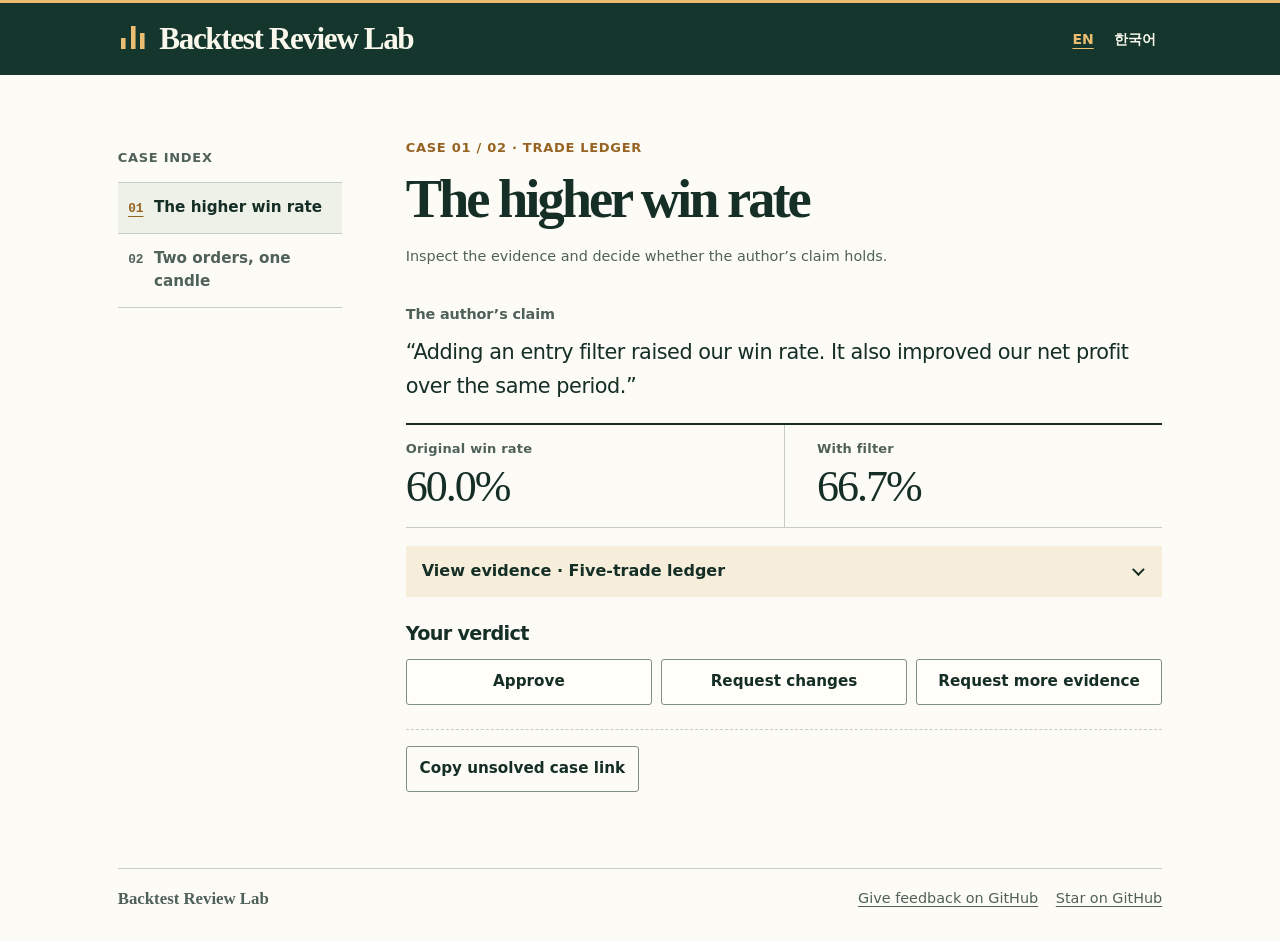
==== docs/index.html @ 8de92b21 "Publish two reproducible backtest review puzzles" ====
<!doctype html>
<html lang="en">
<head>
  <meta charset="utf-8"><meta name="viewport" content="width=device-width,initial-scale=1">
  <meta name="theme-color" content="#163b32">
  <title>Backtest Review Lab · Would you trust this backtest?</title>
  <meta name="description" content="Review two short backtests. Inspect the evidence, make a call, and reproduce the result. Available in English and Korean.">
  <meta property="og:title" content="Backtest Review Lab · Would you trust this backtest?">
  <meta property="og:description" content="Two short quant review puzzles. One decision per case. English and 한국어.">
  <link rel="icon" href="data:image/svg+xml,%3Csvg xmlns='http://www.w3.org/2000/svg' viewBox='0 0 40 40'%3E%3Crect width='40' height='40' rx='8' fill='%23163b32'/%3E%3Cpath d='M9 28V19m9 9V10m9 18V15' stroke='%23e6cb7e' stroke-width='4'/%3E%3C/svg%3E">
  <link rel="stylesheet" href="styles.css">
  <script defer src="cases.js"></script><script defer src="app.js"></script>
</head>
<body>
  <a href="#question" class="skip-link" id="skip">Skip to case</a>
  <header class="masthead"><div class="mast-inner">
    <a class="brand" href="?" id="home"><span class="brand-mark" aria-hidden="true">▥</span> Backtest Review Lab</a>
    <nav class="language" aria-label="Language"><a id="english" lang="en">EN</a><a id="korean" lang="ko">한국어</a></nav>
  </div></header>
  <noscript>Enable JavaScript to open the two reviews. 두 문제를 풀려면 자바스크립트를 켜 주세요.</noscript>
  <div class="shell layout">
    <aside class="case-nav"><h2 class="case-index" id="index-title">Case index</h2><nav id="case-links" aria-labelledby="index-title"></nav></aside>
    <main id="question" tabindex="-1">
      <header class="case-head"><p class="kicker" id="kicker"></p><h1 id="title"></h1><p class="howto" id="instruction"></p></header>
      <section aria-labelledby="claim-title"><div class="section-head"><h2 id="claim-title"></h2></div><blockquote class="claim" id="claim"></blockquote><div class="metrics" id="metrics"></div></section>
      <details class="evidence" id="evidence"><summary id="evidence-title"></summary><div class="evidence-body"><p id="evidence-note"></p><table id="evidence-table"></table></div></details>
      <section class="verdict" aria-labelledby="decision-title"><div class="section-head"><h2 id="decision-title"></h2></div><div class="choices" id="choices"></div></section>
      <section class="result" id="result" aria-labelledby="result-title" hidden tabindex="-1">
        <p class="result-tag" id="result-tag"></p><h2 id="result-title"></h2><p id="reason"></p>
        <details id="python"><summary id="python-title"></summary><pre><code id="check"></code></pre></details>
        <div class="next-step"><a class="action" id="next"></a><button class="action secondary" type="button" id="report"></button></div>
      </section>
      <div class="share-area"><button class="action secondary" id="share" type="button"></button><span class="fine" id="copy-status" role="status"></span>
        <textarea class="shared-url" id="copy-fallback" readonly hidden></textarea></div>
    </main>
  </div>
  <footer class="footer"><span>Backtest Review Lab</span><nav><a id="feedback" href="https://github.com/cynkai/backtest-review-lab/issues/new?template=feedback.yml"></a><a id="source" href="https://github.com/cynkai/backtest-review-lab">GitHub</a></nav></footer>
</body></html>
---- docs/styles.css ----
:root {
  color-scheme: light dark;
  --paper: #fcfbf5;
  --surface: #fffef8;
  --ink: #152e26;
  --muted: #4f6159;
  --rule: #c6cec2;
  --rule-strong: #819083;
  --forest: #14362c;
  --mast-ink: #faf8ec;
  --gold: #966322;
  --mast-gold: #ebbd72;
  --wash: #edf1e8;
  --evidence: #f6eedb;
  --focus: #a75300;
  --serif: "STIX Two Text", "Iowan Old Style", "Palatino Linotype", Georgia, "AppleMyungjo", "Batang", serif;
  --sans: "Inter", -apple-system, BlinkMacSystemFont, "Apple SD Gothic Neo", "Noto Sans KR", "Malgun Gothic", system-ui, sans-serif;
  --mono: "IBM Plex Mono", ui-monospace, "SFMono-Regular", Consolas, monospace;
  --width: 72rem;
  --gutter: clamp(1.125rem, 4.2vw, 4rem);
}

*,
*::before,
*::after { box-sizing: border-box; }

body {
  margin: 0;
  background: var(--paper);
  color: var(--ink);
  font: 1rem/1.65 var(--sans);
  -webkit-font-smoothing: antialiased;
  word-break: keep-all;
  overflow-wrap: anywhere;
}

button,
input,
select { font: inherit; }
button,
summary,
select { cursor: pointer; }

button,
a { -webkit-tap-highlight-color: transparent; }
button { color: inherit; }
a { color: inherit; text-underline-offset: .22em; }
:focus-visible { outline: 3px solid var(--focus); outline-offset: 4px; }
::selection { color: #19271e; background: #f2ce8b; }
[hidden] { display: none !important; }
.sr-only {
  position: absolute;
  width: 1px;
  height: 1px;
  margin: -1px;
  padding: 0;
  overflow: hidden;
  clip-path: inset(50%);
  white-space: nowrap;
}

.skip-link {
  position: absolute;
  z-index: 1;
  inset: .5rem auto auto .65rem;
  padding: .65rem 1rem;
  transform: translateY(calc(-100% - 1rem));
  background: var(--paper);
  color: var(--ink);
}
.skip-link:focus { transform: none; }
.shell.layout { min-height: calc(100svh - 12rem); }
.masthead {
  background: var(--forest);
  color: var(--mast-ink);
  border-top: 3px solid var(--mast-gold);
}
.mast-inner,
.layout,
.footer {
  width: min(100%, var(--width));
  margin-inline: auto;
  padding-inline: var(--gutter);
}
.mast-inner {
  min-height: 4.5rem;
  display: flex;
  align-items: center;
  justify-content: space-between;
  gap: 1rem;
}
.brand {
  display: inline-flex;
  align-items: center;
  gap: .7rem;
  font: 600 clamp(1.375rem, 3vw, 1.95rem)/1.15 var(--serif);
  letter-spacing: -.045em;
  text-decoration: none;
}
.brand-mark {
  display: inline-grid;
  flex: none;
  place-items: center;
  width: 1.9rem;
  height: 1.9rem;
  color: var(--mast-gold);
  font-size: 0;
}
.brand-mark svg { display: block; width: 100%; height: 100%; }
.brand-mark:not(:has(svg))::before {
  content: "";
  width: 1.45rem;
  height: 1.45rem;
  background:
    linear-gradient(currentColor, currentColor) left bottom / 19% 48% no-repeat,
    linear-gradient(currentColor, currentColor) center bottom / 19% 100% no-repeat,
    linear-gradient(currentColor, currentColor) right bottom / 19% 70% no-repeat;
}
.language { display: inline-flex; align-items: center; gap: .2rem; }
.language,
.language button,
.language a,
.language select,
button.language {
  border: 0;
  background: transparent;
  color: var(--mast-ink);
  font: 600 .875rem/1.3 var(--sans);
  text-decoration: none;
}
.language button,
.language a,
.language select,
button.language { display: inline-grid; place-items: center; min-width: 44px; min-height: 44px; padding-inline: .375rem; }
.language [aria-pressed="true"],
.language [aria-current="true"] { color: var(--mast-gold); text-decoration: underline; text-underline-offset: .3em; }
.masthead :focus-visible { outline-color: var(--mast-gold); }

.layout {
  display: grid;
  grid-template-columns: minmax(11.5rem, 14rem) minmax(0, 1fr);
  gap: clamp(2rem, 5vw, 5rem);
  align-items: start;
  padding-block: clamp(2.25rem, 5vw, 4.75rem) 4.75rem;
}
.case-nav { min-width: 0; }
.case-nav h2,
.case-index,
.kicker,
.metric-label,
.result-tag {
  margin: 0;
  color: var(--muted);
  font: 650 .8125rem/1.45 var(--sans);
  letter-spacing: .055em;
  text-transform: uppercase;
}
.case-nav h2,
.case-index { padding: .6rem 0 .9rem; }
.case-nav nav,
.case-nav ul { margin: 0; padding: 0; list-style: none; }
.case-tab {
  width: 100%;
  display: flex;
  align-items: baseline;
  gap: .65rem;
  padding: .85rem .65rem;
  min-height: 44px;
  color: var(--muted);
  background: transparent;
  border: 0;
  border-top: 1px solid var(--rule);
  text-decoration: none;
  text-align: start;
  font: 550 .95rem/1.5 var(--sans);
}
.case-tab:last-child { border-bottom: 1px solid var(--rule); }
.case-tab[aria-current="page"],
.case-tab[aria-pressed="true"] { background: var(--wash); color: var(--ink); font-weight: 750; }
.case-tab[aria-current="page"] .item-no { color: var(--gold); text-decoration: underline; text-underline-offset: .3em; }
.item-no { flex: none; font: 600 .8rem/1.5 var(--mono); }
.howto { margin: 1.25rem 0 0; color: var(--muted); font-size: .9rem; }
.howto p { margin-block: .35rem; }

main { min-width: 0; }
.case-head { padding-bottom: clamp(1.4rem, 3vw, 2.2rem); }
.case-head .howto { margin: .4rem 0 0; }
.kicker { color: var(--gold); }
h1 {
  margin: .65rem 0 .9rem;
  color: var(--ink);
  font: 600 clamp(2.125rem, 4.25vw, 3.5rem)/1.15 var(--serif);
  letter-spacing: -.055em;
  text-wrap: balance;
}
h2 { margin: 0; font: 650 1.2rem/1.35 var(--sans); letter-spacing: -.035em; }
.claim {
  margin: 0;
  max-width: 66ch;
  color: var(--ink);
  font: 400 clamp(1.1rem, 1.8vw, 1.3rem)/1.65 var(--sans);
  letter-spacing: -.022em;
}
.section-head { display: flex; flex-wrap: wrap; gap: .5rem 1.25rem; align-items: baseline; justify-content: space-between; margin-bottom: .65rem; }
.case-head + section > .section-head h2 { color: var(--muted); font: 680 .9rem/1.4 var(--sans); letter-spacing: -.01em; }
.metrics {
  display: grid;
  grid-template-columns: repeat(2, minmax(0, 1fr));
  margin: 1.25rem 0 1.15rem;
  border-top: 2px solid var(--ink);
  border-bottom: 1px solid var(--rule);
}
.metric { padding: .9rem 1rem .95rem 0; }
.metric + .metric { border-left: 1px solid var(--rule); padding-left: clamp(1rem, 4vw, 2rem); }
.metric-label { display: block; letter-spacing: .015em; text-transform: none; }
.metric-value {
  display: block;
  margin: .3rem 0 0;
  font: 500 clamp(1.7rem, 3.8vw, 2.75rem)/1.1 var(--serif);
  font-variant-numeric: lining-nums tabular-nums;
  letter-spacing: -.045em;
}

.evidence { margin-block: 1.15rem; }
.evidence details,
details.evidence { background: var(--evidence); }
.evidence summary,
details.evidence > summary {
  min-height: 48px;
  display: flex;
  align-items: center;
  justify-content: space-between;
  gap: 1rem;
  padding: .75rem 1rem;
  font-weight: 680;
  list-style: none;
}
.evidence summary::-webkit-details-marker { display: none; }
.evidence summary::after {
  content: "";
  width: .55rem;
  height: .55rem;
  margin-inline-end: .2rem;
  border-right: 2px solid currentColor;
  border-bottom: 2px solid currentColor;
  transform: translateY(-2px) rotate(45deg);
  flex: none;
}
.evidence details[open] > summary::after,
details.evidence[open] > summary::after { transform: translateY(2px) rotate(225deg); }
.evidence-body { padding: .25rem 1rem 1rem; }
.evidence-body p { margin: .4rem 0 .75rem; }
table { width: 100%; border-collapse: collapse; font-size: .95rem; font-variant-numeric: tabular-nums; }
th, td { padding: .45rem .4rem; border-bottom: 1px solid var(--rule); text-align: end; }
th:first-child, td:first-child { text-align: start; }
th { color: var(--muted); font-weight: 650; }

.verdict { margin-top: 1.5rem; }
.verdict .section-head { margin-bottom: .75rem; }
.choices { display: grid; grid-template-columns: repeat(3, minmax(0, 1fr)); gap: .55rem; }
.choice,
.action,
.next-step button,
.next-step a {
  display: inline-flex;
  justify-content: center;
  align-items: center;
  gap: .5rem;
  min-height: 46px;
  border: 1px solid var(--rule-strong);
  border-radius: 3px;
  padding: .6rem .8rem;
  background: var(--surface);
  color: var(--ink);
  text-align: center;
  text-decoration: none;
  font: 650 .95rem/1.4 var(--sans);
}
.choice[aria-pressed="true"],
.choice[aria-checked="true"],
.choice.selected,
.action,
.next-step button,
.next-step a { background: var(--forest); color: var(--mast-ink); border-color: var(--forest); }
.action.secondary { background: transparent; color: var(--ink); border-color: var(--rule-strong); }
.choice:disabled, .action:disabled { cursor: default; }
.choice:disabled:not([aria-pressed="true"]) { color: var(--muted); }
.result {
  margin-top: 1.1rem;
  padding: clamp(1rem, 3.2vw, 1.65rem);
  background: var(--wash);
  border-top: 2px solid var(--rule-strong);
}
.result-tag { display: inline-block; margin-bottom: .4rem; color: var(--muted); }
.result h2, .result h3 { margin: .25rem 0 .45rem; letter-spacing: -.035em; }
.result p { margin: .45rem 0 .85rem; }
.result p:last-child { margin-bottom: 0; }
.result summary { min-height: 44px; padding-block: .6rem; font-weight: 650; }
pre {
  max-width: 100%;
  margin: .5rem 0;
  overflow-x: auto;
  padding: .85rem 1rem;
  background: var(--forest);
  color: var(--mast-ink);
  tab-size: 4;
}
code { font: .875rem/1.55 var(--mono); }
.share-area, .next-step { display: flex; gap: .65rem; flex-wrap: wrap; align-items: center; margin-top: 1rem; }
.share-area { margin-top: 1.5rem; padding-top: 1rem; border-top: 1px dashed var(--rule); }
.shared-url { width: 100%; min-height: 44px; padding: .55rem .7rem; border: 1px solid var(--rule-strong); background: var(--surface); color: var(--ink); font: .9rem/1.5 var(--mono); }
.fine { font-size: .875rem; color: var(--muted); }
.footer {
  display: flex;
  gap: .5rem 1.5rem;
  align-items: center;
  justify-content: space-between;
  flex-wrap: wrap;
  padding-bottom: 1.25rem;
  color: var(--muted);
  font-size: .9rem;
}
.footer::before { content: ""; flex-basis: 100%; border-top: 1px solid var(--rule); }
.footer > span { font: 600 1.05rem/1.4 var(--serif); }
.footer nav { display: flex; flex-wrap: wrap; gap: .25rem 1.1rem; }
.footer a { display: inline-flex; align-items: center; min-height: 44px; }
.footer p { margin: 0; }

@media (hover: hover) {
  .case-tab:hover, .choice:not(:disabled):hover, .action.secondary:hover { background: var(--wash); color: var(--ink); }
  .evidence summary:hover { text-decoration: underline; text-underline-offset: .22em; }
  .action:hover, .next-step a:hover, .next-step button:hover { text-decoration: underline; }
}

@media (max-width: 47rem) {
  .layout { grid-template-columns: minmax(0, 1fr); gap: 1.6rem; padding-block: 1.25rem 3rem; }
  .mast-inner { min-height: 3.75rem; }
  .case-nav { display: flex; flex-wrap: wrap; gap: 0; align-items: stretch; }
  .case-nav h2, .case-index { flex: 0 0 100%; padding: 0 0 .4rem; }
  .case-nav nav, .case-nav ul { width: 100%; display: flex; align-items: stretch; }
  .case-nav nav:has(ul) { display: block; }
  .case-nav li, .case-tab { min-width: 0; flex: 1 1 0; }
  .case-tab, .case-tab:last-child { height: 100%; border: 0; border-bottom: 1px solid var(--rule); padding: .65rem .5rem; gap: .4rem; }
  .case-tab[aria-current="page"] { border-bottom: 2px solid var(--ink); }
  .case-nav .howto { flex: 0 0 100%; margin-top: .55rem; }
  .case-head { padding-bottom: 1.35rem; }
}

@media (max-width: 25rem) {
  .choices { grid-template-columns: minmax(0, 1fr); }
  .choice { justify-content: flex-start; }
  .case-nav .item-no { font-size: .72rem; }
}

@media (prefers-color-scheme: dark) {
  :root {
    --paper: #14221e;
    --surface: #1b2b25;
    --ink: #f2f2e5;
    --muted: #bdcabc;
    --rule: #4a5b4f;
    --rule-strong: #859587;
    --forest: #0a1c16;
    --gold: #e4b975;
    --wash: #26392e;
    --evidence: #342e20;
    --focus: #ffca74;
  }
  .action, .next-step button, .next-step a, .choice[aria-pressed="true"] { border-color: var(--rule-strong); }
}

@media (prefers-reduced-motion: reduce) {
  *, *::before, *::after { scroll-behavior: auto !important; }
}
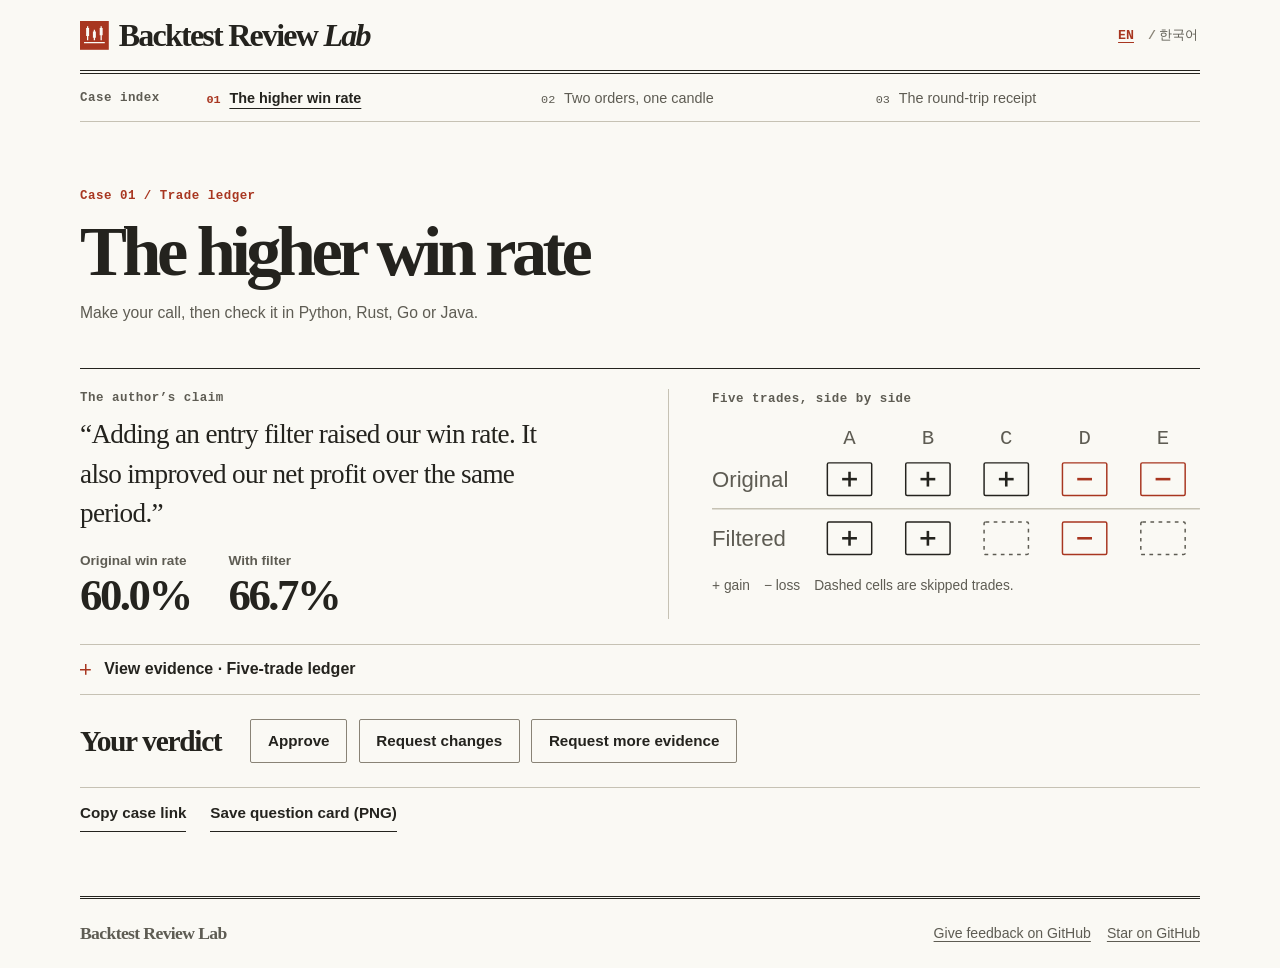
==== commit 2f7349c0: "Present the evidence as a trading journal with shareable question cards" ====
--- a/docs/index.html
+++ b/docs/index.html
@@ -1,38 +1,106 @@
 <!doctype html>
 <html lang="en">
 <head>
-  <meta charset="utf-8"><meta name="viewport" content="width=device-width,initial-scale=1">
-  <meta name="theme-color" content="#163b32">
+  <meta charset="utf-8">
+  <meta name="viewport" content="width=device-width,initial-scale=1">
+  <meta name="theme-color" content="#faf9f4" media="(prefers-color-scheme: light)">
+  <meta name="theme-color" content="#1d1d1a" media="(prefers-color-scheme: dark)">
   <title>Backtest Review Lab · Would you trust this backtest?</title>
-  <meta name="description" content="Review two short backtests. Inspect the evidence, make a call, and reproduce the result. Available in English and Korean.">
-  <meta property="og:title" content="Backtest Review Lab · Would you trust this backtest?">
-  <meta property="og:description" content="Two short quant review puzzles. One decision per case. English and 한국어.">
-  <link rel="icon" href="data:image/svg+xml,%3Csvg xmlns='http://www.w3.org/2000/svg' viewBox='0 0 40 40'%3E%3Crect width='40' height='40' rx='8' fill='%23163b32'/%3E%3Cpath d='M9 28V19m9 9V10m9 18V15' stroke='%23e6cb7e' stroke-width='4'/%3E%3C/svg%3E">
+  <meta name="description" content="Read a backtest claim, inspect the trade record, and deliver a verdict. Reproduce the evidence in Python, Rust, Go, or Java.">
+  <meta property="og:title" content="Backtest Review Lab">
+  <meta property="og:description" content="Which backtest would you approve? Read the record, give a verdict, and pass the unsolved case to a colleague.">
+  <meta property="og:image" content="https://cynkai.github.io/backtest-review-lab/cards/cover.png">
+  <meta property="og:image:width" content="1200">
+  <meta property="og:image:height" content="630">
+  <meta property="og:image:alt" content="Backtest Review Lab, a collection of short reviews of trading evidence">
+  <meta name="twitter:card" content="summary_large_image">
+  <link rel="icon" href="data:image/svg+xml,%3Csvg xmlns='http://www.w3.org/2000/svg' viewBox='0 0 40 40'%3E%3Crect width='40' height='40' fill='%23a83620'/%3E%3Cpath d='M6 28h28M11 8v16m8-10v11m8-16v16' stroke='%23faf9f4' stroke-width='2'/%3E%3Cpath d='M11 12v6m8 0v4m8-9v5' stroke='%23faf9f4' stroke-width='5'/%3E%3C/svg%3E">
   <link rel="stylesheet" href="styles.css">
-  <script defer src="cases.js"></script><script defer src="app.js"></script>
+  <script defer src="cases.js"></script>
+  <script defer src="exhibits.js"></script>
+  <script defer src="check-sources.js"></script>
+  <script defer src="app.js"></script>
 </head>
 <body>
-  <a href="#question" class="skip-link" id="skip">Skip to case</a>
-  <header class="masthead"><div class="mast-inner">
-    <a class="brand" href="?" id="home"><span class="brand-mark" aria-hidden="true">▥</span> Backtest Review Lab</a>
-    <nav class="language" aria-label="Language"><a id="english" lang="en">EN</a><a id="korean" lang="ko">한국어</a></nav>
-  </div></header>
-  <noscript>Enable JavaScript to open the two reviews. 두 문제를 풀려면 자바스크립트를 켜 주세요.</noscript>
-  <div class="shell layout">
-    <aside class="case-nav"><h2 class="case-index" id="index-title">Case index</h2><nav id="case-links" aria-labelledby="index-title"></nav></aside>
+  <a class="skip-link" id="skip" href="#question">Skip to case</a>
+  <header class="masthead">
+    <div class="mast-inner">
+      <a class="brand" id="home" href="?">
+        <svg class="brand-mark" aria-hidden="true" viewBox="0 0 34 34" fill="none" stroke="currentColor">
+          <rect width="34" height="34" fill="currentColor" stroke="none"/>
+          <g stroke="var(--paper)" stroke-linecap="square">
+            <path d="M5.5 25.5h23M9 7v15m8-11v11m8-15v15" stroke-width="1.5"/>
+            <path d="M9 10v6m8-2v4m8-8v5" stroke-width="3.5"/>
+          </g>
+        </svg>
+        <span>Backtest Review <i>Lab</i></span>
+      </a>
+      <nav class="language" aria-label="Language">
+        <a id="english" lang="en">EN</a><span aria-hidden="true">/</span><a id="korean" lang="ko">한국어</a>
+      </nav>
+    </div>
+  </header>
+  <noscript>Enable JavaScript to open the reviews. 문제를 풀려면 자바스크립트를 켜 주세요.</noscript>
+  <div class="shell">
+    <aside class="case-nav">
+      <h2 class="case-index" id="index-title">Case index</h2>
+      <nav id="case-links" aria-labelledby="index-title"></nav>
+    </aside>
     <main id="question" tabindex="-1">
-      <header class="case-head"><p class="kicker" id="kicker"></p><h1 id="title"></h1><p class="howto" id="instruction"></p></header>
-      <section aria-labelledby="claim-title"><div class="section-head"><h2 id="claim-title"></h2></div><blockquote class="claim" id="claim"></blockquote><div class="metrics" id="metrics"></div></section>
-      <details class="evidence" id="evidence"><summary id="evidence-title"></summary><div class="evidence-body"><p id="evidence-note"></p><table id="evidence-table"></table></div></details>
-      <section class="verdict" aria-labelledby="decision-title"><div class="section-head"><h2 id="decision-title"></h2></div><div class="choices" id="choices"></div></section>
-      <section class="result" id="result" aria-labelledby="result-title" hidden tabindex="-1">
-        <p class="result-tag" id="result-tag"></p><h2 id="result-title"></h2><p id="reason"></p>
-        <details id="python"><summary id="python-title"></summary><pre><code id="check"></code></pre></details>
-        <div class="next-step"><a class="action" id="next"></a><button class="action secondary" type="button" id="report"></button></div>
+      <header class="case-head">
+        <p class="kicker" id="kicker"></p>
+        <h1 id="title"></h1>
+        <p class="howto" id="instruction"></p>
+      </header>
+      <div class="spread">
+        <section class="claim-panel" aria-labelledby="claim-title">
+          <h2 class="section-label" id="claim-title"></h2>
+          <blockquote class="claim" id="claim"></blockquote>
+          <div class="metrics" id="metrics"></div>
+        </section>
+        <figure class="exhibit" id="exhibit"></figure>
+      </div>
+      <details class="evidence" id="evidence">
+        <summary id="evidence-title"></summary>
+        <div class="evidence-body"><p id="evidence-note"></p><table id="evidence-table"></table></div>
+      </details>
+      <section class="verdict" aria-labelledby="decision-title">
+        <h2 id="decision-title"></h2>
+        <div class="choices" id="choices"></div>
       </section>
-      <div class="share-area"><button class="action secondary" id="share" type="button"></button><span class="fine" id="copy-status" role="status"></span>
-        <textarea class="shared-url" id="copy-fallback" readonly hidden></textarea></div>
+      <section class="result" id="result" aria-labelledby="result-title" tabindex="-1" hidden>
+        <p class="result-tag" id="result-tag"></p>
+        <h2 id="result-title"></h2>
+        <p id="reason"></p>
+        <details id="python">
+          <summary id="python-title"></summary>
+          <div class="code-tools">
+            <label for="check-language" id="check-label"></label>
+            <select id="check-language">
+              <option value="python">Python</option>
+              <option value="rust">Rust</option>
+              <option value="go">Go</option>
+              <option value="java">Java</option>
+            </select>
+            <a id="check-source" class="source-link"></a>
+          </div>
+          <pre><code id="check"></code></pre>
+          <p class="run-line"><code id="check-command"></code></p>
+          <span id="code-status" role="status"></span>
+        </details>
+        <div class="next-step">
+          <a class="action" id="next"></a>
+          <button class="action secondary" type="button" id="report"></button>
+        </div>
+      </section>
+      <div class="share-area">
+        <button class="action secondary" id="share" type="button"></button>
+        <a class="action secondary" id="share-card" download></a>
+        <span class="fine" id="copy-status" role="status"></span>
+        <textarea class="shared-url" id="copy-fallback" readonly hidden></textarea>
+      </div>
     </main>
   </div>
   <footer class="footer"><span>Backtest Review Lab</span><nav><a id="feedback" href="https://github.com/cynkai/backtest-review-lab/issues/new?template=feedback.yml"></a><a id="source" href="https://github.com/cynkai/backtest-review-lab">GitHub</a></nav></footer>
-</body></html>
+</body>
+</html>
--- a/docs/styles.css
+++ b/docs/styles.css
@@ -1,374 +1,192 @@
 :root {
   color-scheme: light dark;
-  --paper: #fcfbf5;
-  --surface: #fffef8;
-  --ink: #152e26;
-  --muted: #4f6159;
-  --rule: #c6cec2;
-  --rule-strong: #819083;
-  --forest: #14362c;
-  --mast-ink: #faf8ec;
-  --gold: #966322;
-  --mast-gold: #ebbd72;
-  --wash: #edf1e8;
-  --evidence: #f6eedb;
-  --focus: #a75300;
+  --paper: #faf9f4;
+  --sheet: #f2f0e7;
+  --ink: #24231e;
+  --muted: #5e5c53;
+  --rule: #c6c2b4;
+  --strong-rule: #898376;
+  --accent: #a83620;
+  --accent-ink: #fffaf2;
+  --code-paper: #282823;
+  --code-ink: #fbf9f0;
   --serif: "STIX Two Text", "Iowan Old Style", "Palatino Linotype", Georgia, "AppleMyungjo", "Batang", serif;
-  --sans: "Inter", -apple-system, BlinkMacSystemFont, "Apple SD Gothic Neo", "Noto Sans KR", "Malgun Gothic", system-ui, sans-serif;
+  --sans: "Instrument Sans", -apple-system, BlinkMacSystemFont, "Segoe UI", "Apple SD Gothic Neo", "Noto Sans KR", "Malgun Gothic", sans-serif;
   --mono: "IBM Plex Mono", ui-monospace, "SFMono-Regular", Consolas, monospace;
-  --width: 72rem;
-  --gutter: clamp(1.125rem, 4.2vw, 4rem);
+  --page: 70rem;
+  --gutter: clamp(1rem, 5vw, 5rem);
 }
-
-*,
-*::before,
-*::after { box-sizing: border-box; }
-
+* { box-sizing: border-box; }
 body {
   margin: 0;
+  color: var(--ink);
   background: var(--paper);
-  color: var(--ink);
-  font: 1rem/1.65 var(--sans);
-  -webkit-font-smoothing: antialiased;
+  font: 1rem/1.55 var(--sans);
   word-break: keep-all;
   overflow-wrap: anywhere;
+  -webkit-font-smoothing: antialiased;
 }
-
-button,
-input,
-select { font: inherit; }
-button,
-summary,
-select { cursor: pointer; }
-
-button,
-a { -webkit-tap-highlight-color: transparent; }
-button { color: inherit; }
-a { color: inherit; text-underline-offset: .22em; }
-:focus-visible { outline: 3px solid var(--focus); outline-offset: 4px; }
-::selection { color: #19271e; background: #f2ce8b; }
+body, button, select, textarea { font-family: var(--sans); }
+button, select, textarea { font-size: inherit; color: inherit; }
+button, select, summary { cursor: pointer; }
+button, a, summary { -webkit-tap-highlight-color: transparent; }
+a { color: inherit; text-underline-offset: .2em; text-decoration-thickness: 1px; }
+button:disabled { cursor: default; }
+:focus-visible { outline: 2px solid var(--accent); outline-offset: 4px; }
+::selection { color: var(--accent-ink); background: var(--accent); }
 [hidden] { display: none !important; }
-.sr-only {
-  position: absolute;
-  width: 1px;
-  height: 1px;
-  margin: -1px;
-  padding: 0;
-  overflow: hidden;
-  clip-path: inset(50%);
-  white-space: nowrap;
-}
-
+h1, h2, p, blockquote, figure, pre { margin: 0; }
 .skip-link {
-  position: absolute;
-  z-index: 1;
-  inset: .5rem auto auto .65rem;
-  padding: .65rem 1rem;
-  transform: translateY(calc(-100% - 1rem));
-  background: var(--paper);
-  color: var(--ink);
+  position: absolute; top: .5rem; left: .5rem; z-index: 2; padding: .55rem 1rem;
+  background: var(--ink); color: var(--paper); transform: translateY(-180%);
 }
 .skip-link:focus { transform: none; }
-.shell.layout { min-height: calc(100svh - 12rem); }
-.masthead {
-  background: var(--forest);
-  color: var(--mast-ink);
-  border-top: 3px solid var(--mast-gold);
+.masthead, .shell, .footer {
+  width: min(calc(100% - var(--gutter) * 2), var(--page));
+  margin-inline: auto;
 }
-.mast-inner,
-.layout,
-.footer {
-  width: min(100%, var(--width));
-  margin-inline: auto;
-  padding-inline: var(--gutter);
+.masthead { border-bottom: 4px double var(--ink); }
+.mast-inner, .footer { display: flex; align-items: center; justify-content: space-between; gap: 1rem; }
+.mast-inner { min-height: 4.4rem; }
+.brand {
+  display: inline-flex; align-items: center; gap: .62rem; color: var(--ink);
+  text-decoration: none; font: 700 clamp(1.45rem, 2.5vw, 2.2rem)/1 var(--serif);
+  letter-spacing: -.055em;
 }
-.mast-inner {
-  min-height: 4.5rem;
-  display: flex;
-  align-items: center;
-  justify-content: space-between;
-  gap: 1rem;
+.brand-mark { width: 1.8rem; height: 1.8rem; flex: none; color: var(--accent); }
+.language { display: flex; flex: none; align-items: center; gap: 0; white-space: nowrap; }
+.language a, .language span { font: 550 .83rem/1 var(--mono); }
+.language a { display: grid; place-items: center; min-width: 2.75rem; min-height: 2.75rem; text-decoration: none; color: var(--muted); }
+.language span { color: var(--strong-rule); }
+.language a[aria-current="true"] { color: var(--accent); font-weight: 750; text-decoration: underline; }
+.case-nav { display: grid; grid-template-columns: 7.25rem 1fr; align-items: stretch; border-bottom: 1px solid var(--rule); }
+.case-index, .kicker, .section-label, .exhibit-title, .result-tag {
+  font: 600 .78rem/1.45 var(--mono); letter-spacing: .04em;
 }
-.brand {
-  display: inline-flex;
-  align-items: center;
-  gap: .7rem;
-  font: 600 clamp(1.375rem, 3vw, 1.95rem)/1.15 var(--serif);
-  letter-spacing: -.045em;
-  text-decoration: none;
+.case-index { display: flex; align-items: center; margin: 0; color: var(--muted); }
+#case-links { display: grid; grid-template-columns: repeat(3, minmax(0,1fr)); }
+.case-tab {
+  display: flex; align-items: baseline; gap: .55rem; min-width: 0; min-height: 2.8rem; padding: .82rem .65rem;
+  color: var(--muted); text-decoration: none; font: 520 .9rem/1.4 var(--sans);
 }
-.brand-mark {
-  display: inline-grid;
-  flex: none;
-  place-items: center;
-  width: 1.9rem;
-  height: 1.9rem;
-  color: var(--mast-gold);
-  font-size: 0;
+.case-tab .item-no { flex: none; color: var(--muted); font: 500 .74rem/1 var(--mono); font-variant-numeric: tabular-nums; }
+.case-tab[aria-current="page"] { color: var(--ink); font-weight: 720; }
+.case-tab[aria-current="page"] .item-no { color: var(--accent); font-weight: 750; }
+.case-tab[aria-current="page"] span:last-child { text-decoration: underline; text-underline-offset: .33em; }
+main { margin: 0 auto; padding-bottom: clamp(2.8rem, 5vw, 5rem); }
+main:focus:not(:focus-visible), .result:focus:not(:focus-visible) { outline: 0; }
+.case-head { padding: clamp(2.2rem, 5.1vw, 4.1rem) 0 clamp(1.5rem, 3.3vw, 2.65rem); }
+.kicker { color: var(--accent); }
+h1 {
+  margin: .5rem 0 .65rem; font: 580 clamp(2.7rem, 5.5vw, 5rem)/1.1 var(--serif);
+  letter-spacing: -.065em; text-wrap: balance;
 }
-.brand-mark svg { display: block; width: 100%; height: 100%; }
-.brand-mark:not(:has(svg))::before {
-  content: "";
-  width: 1.45rem;
-  height: 1.45rem;
-  background:
-    linear-gradient(currentColor, currentColor) left bottom / 19% 48% no-repeat,
-    linear-gradient(currentColor, currentColor) center bottom / 19% 100% no-repeat,
-    linear-gradient(currentColor, currentColor) right bottom / 19% 70% no-repeat;
+.howto, .fine, .exhibit-note { color: var(--muted); }
+.howto { max-width: 66ch; font-size: .98rem; }
+.spread {
+  display: grid; grid-template-columns: minmax(0, 1fr) minmax(0, 1fr);
+  gap: clamp(1.8rem,4.3vw,4rem); align-items: stretch;
+  padding: 1.25rem 0 1.55rem; border-top: 1px solid var(--ink);
 }
-.language { display: inline-flex; align-items: center; gap: .2rem; }
-.language,
-.language button,
-.language a,
-.language select,
-button.language {
-  border: 0;
-  background: transparent;
-  color: var(--mast-ink);
-  font: 600 .875rem/1.3 var(--sans);
-  text-decoration: none;
+.claim-panel { display: flex; min-width: 0; flex-direction: column; }
+.section-label, .exhibit-title { color: var(--muted); }
+.claim {
+  margin: .55rem 0 1.15rem; max-width: 35ch;
+  font: 480 clamp(1.24rem, 2.15vw, 1.7rem)/1.45 var(--serif); letter-spacing: -.025em;
 }
-.language button,
-.language a,
-.language select,
-button.language { display: inline-grid; place-items: center; min-width: 44px; min-height: 44px; padding-inline: .375rem; }
-.language [aria-pressed="true"],
-.language [aria-current="true"] { color: var(--mast-gold); text-decoration: underline; text-underline-offset: .3em; }
-.masthead :focus-visible { outline-color: var(--mast-gold); }
-
-.layout {
-  display: grid;
-  grid-template-columns: minmax(11.5rem, 14rem) minmax(0, 1fr);
-  gap: clamp(2rem, 5vw, 5rem);
-  align-items: start;
-  padding-block: clamp(2.25rem, 5vw, 4.75rem) 4.75rem;
+.metrics { margin-top: auto; display: flex; flex-wrap: wrap; gap: 1rem 2.35rem; min-width: 0; }
+.metric { display: grid; align-content: end; gap: .1rem; }
+.metric-label { color: var(--muted); font: 550 .85rem/1.35 var(--sans); }
+.metric-value { font: 560 clamp(1.9rem,3.5vw,3rem)/1.05 var(--serif); letter-spacing: -.055em; font-variant-numeric: tabular-nums lining-nums; }
+.exhibit { min-width: 0; padding: .1rem 0 .1rem clamp(1.4rem,3.4vw,3rem); border-left: 1px solid var(--rule); }
+.exhibit-title { display: block; margin-bottom: .72rem; }
+.exhibit-plot { min-width: 0; }
+.exhibit-plot svg { width: 100%; height: auto; display: block; max-height: 10rem; }
+.exhibit-note { max-width: 66ch; margin: .55rem 0 0; font-size: .86rem; line-height: 1.5; }
+table { width: 100%; border-collapse: collapse; font-size: .95rem; font-variant-numeric: tabular-nums; }
+th, td { padding: .45rem .55rem; border-bottom: 1px solid var(--rule); text-align: end; }
+th:first-child,td:first-child { text-align: start; }
+th { color: var(--muted); font-weight: 600; }
+td { font-family: var(--mono); font-size: .9rem; }
+.fee-ticket td, .fee-ticket th { padding: .32rem .15rem; }
+.fee-ticket tr:first-child > * { border-top: 1px solid var(--rule); }
+.evidence { border-block: 1px solid var(--rule); }
+summary { display: flex; align-items: center; min-height: 3.1rem; gap: .85rem; list-style: none; font-weight: 660; }
+summary::-webkit-details-marker { display: none; }
+summary::before {
+  content: ""; flex: none; width: .66rem; height: .66rem; color: var(--accent);
+  background: linear-gradient(currentColor,currentColor) center / 100% 1.5px no-repeat,
+              linear-gradient(currentColor,currentColor) center / 1.5px 100% no-repeat;
 }
-.case-nav { min-width: 0; }
-.case-nav h2,
-.case-index,
-.kicker,
-.metric-label,
-.result-tag {
-  margin: 0;
-  color: var(--muted);
-  font: 650 .8125rem/1.45 var(--sans);
-  letter-spacing: .055em;
-  text-transform: uppercase;
+details[open] > summary::before { background-size: 100% 1.5px, 0 0; }
+.evidence-body { padding: .1rem 0 1.25rem clamp(0rem,2vw,1.5rem); }
+.evidence-body p { font-size: .95rem; color: var(--muted); margin-bottom: .65rem; max-width: 78ch; }
+.verdict { display: flex; align-items: center; flex-wrap: wrap; gap: .8rem 1.8rem; padding-block: 1.45rem; }
+.verdict h2, .result h2 { font: 620 clamp(1.35rem,2.3vw,1.85rem)/1.3 var(--serif); letter-spacing: -.045em; }
+.choices, .next-step, .share-area, .code-tools { display: flex; flex-wrap: wrap; align-items: center; gap: .45rem .7rem; }
+.choice, .action, select {
+  color: var(--ink); background: transparent; border: 1px solid var(--strong-rule); border-radius: 2px;
+  font: 620 .95rem/1.4 var(--sans);
 }
-.case-nav h2,
-.case-index { padding: .6rem 0 .9rem; }
-.case-nav nav,
-.case-nav ul { margin: 0; padding: 0; list-style: none; }
-.case-tab {
-  width: 100%;
-  display: flex;
-  align-items: baseline;
-  gap: .65rem;
-  padding: .85rem .65rem;
-  min-height: 44px;
-  color: var(--muted);
-  background: transparent;
-  border: 0;
-  border-top: 1px solid var(--rule);
-  text-decoration: none;
-  text-align: start;
-  font: 550 .95rem/1.5 var(--sans);
+.choice, .action { min-height: 2.8rem; padding: .56rem 1.05rem; display: inline-flex; align-items: center; justify-content: center; }
+.choice[aria-pressed="true"], .action:not(.secondary) { background: var(--ink); color: var(--paper); border-color: var(--ink); }
+.action { text-decoration: none; }
+.action.secondary { border: 0; border-bottom: 1px solid currentColor; border-radius: 0; min-height: 2.5rem; padding: .45rem 0 .24rem; }
+.result { padding: clamp(1.05rem,3vw,2.1rem); background: var(--sheet); border-block: 1px solid var(--ink); }
+.result-tag { color: var(--accent); }
+.result h2 { margin: .35rem 0 .5rem; }
+#reason { max-width: 76ch; }
+#python { margin-top: 1.05rem; border-block: 1px solid var(--rule); }
+.code-tools { margin: .2rem 0 .65rem; font-size: .9rem; }
+.code-tools label { color: var(--muted); }
+select { min-height: 2.75rem; padding: .3rem .6rem; background: var(--paper); }
+.source-link { display: inline-flex; align-items: center; min-height: 2.75rem; }
+pre { max-width: 100%; max-height: 26rem; overflow: auto; padding: 1rem; color: var(--code-ink); background: var(--code-paper); tab-size: 4; }
+code { font: .86rem/1.55 var(--mono); }
+.run-line { margin: .6rem 0 .75rem; overflow-wrap: anywhere; }
+#code-status { color: var(--muted); }
+.next-step { padding-top: 1rem; gap: .65rem 1.2rem; }
+.share-area { border-top: 1px solid var(--rule); gap: .35rem 1.5rem; padding-top: .25rem; }
+.result:not([hidden]) + .share-area { margin-top: 1rem; }
+.fine { font-size: .85rem; }
+.shared-url { flex-basis: 100%; min-height: 3.3rem; border: 1px solid var(--rule); padding: .4rem; color: var(--ink); background: var(--paper); font: .9rem/1.4 var(--mono); }
+.footer { border-top: 3px double var(--ink); min-height: 4.5rem; padding-block: .8rem; color: var(--muted); font-size: .88rem; }
+.footer > span { font: 620 1.1rem/1.2 var(--serif); letter-spacing: -.035em; }
+.footer nav { display: flex; flex-wrap: wrap; align-items: center; gap: .3rem 1rem; }
+.footer a { display: inline-flex; align-items: center; min-height: 2.75rem; }
+noscript { display: block; margin: 1rem var(--gutter); }
+@media (hover:hover) {
+  .language a:hover, .case-tab:hover, summary:hover, .action.secondary:hover, .source-link:hover, .footer a:hover { color: var(--accent); }
+  .choice:enabled:hover { background: var(--sheet); border-color: var(--ink); }
+  .action:not(.secondary):hover { text-decoration: underline; }
 }
-.case-tab:last-child { border-bottom: 1px solid var(--rule); }
-.case-tab[aria-current="page"],
-.case-tab[aria-pressed="true"] { background: var(--wash); color: var(--ink); font-weight: 750; }
-.case-tab[aria-current="page"] .item-no { color: var(--gold); text-decoration: underline; text-underline-offset: .3em; }
-.item-no { flex: none; font: 600 .8rem/1.5 var(--mono); }
-.howto { margin: 1.25rem 0 0; color: var(--muted); font-size: .9rem; }
-.howto p { margin-block: .35rem; }
-
-main { min-width: 0; }
-.case-head { padding-bottom: clamp(1.4rem, 3vw, 2.2rem); }
-.case-head .howto { margin: .4rem 0 0; }
-.kicker { color: var(--gold); }
-h1 {
-  margin: .65rem 0 .9rem;
-  color: var(--ink);
-  font: 600 clamp(2.125rem, 4.25vw, 3.5rem)/1.15 var(--serif);
-  letter-spacing: -.055em;
-  text-wrap: balance;
+@media (max-width: 48rem) {
+  .case-nav { grid-template-columns: 1fr; padding-top: .65rem; }
+  .case-index { font-size: .75rem; }
+  .case-tab { padding: .52rem .55rem .65rem 0; gap: .35rem; }
+  .spread { gap: 1.2rem; }
+  .exhibit { padding-left: 1.2rem; }
+  .verdict { align-items: start; flex-direction: column; }
 }
-h2 { margin: 0; font: 650 1.2rem/1.35 var(--sans); letter-spacing: -.035em; }
-.claim {
-  margin: 0;
-  max-width: 66ch;
-  color: var(--ink);
-  font: 400 clamp(1.1rem, 1.8vw, 1.3rem)/1.65 var(--sans);
-  letter-spacing: -.022em;
+@media (max-width: 38rem) {
+  .mast-inner { min-height: 3.6rem; gap: .4rem; }
+  .brand { font-size: clamp(1.04rem,5vw,1.6rem); gap: .35rem; white-space: nowrap; }
+  .brand-mark { width: 1.35rem; height: 1.35rem; }
+  .case-tab { align-items: start; flex-direction: column; gap: .22rem; font-size: .83rem; }
+  .case-tab .item-no { font-size: .71rem; }
+  .case-head { padding: 1.6rem 0 1.22rem; }
+  h1 { font-size: clamp(2.1rem,8vw,2.85rem); }
+  .howto { font-size: .9rem; }
+  .spread { grid-template-columns: 1fr; gap: 1.05rem; padding-block: 1rem; }
+  .claim { margin: .35rem 0 .8rem; }
+  .exhibit { padding: .8rem 0 0; border-left: 0; border-top: 1px solid var(--rule); }
+  .exhibit-title { margin-bottom: .55rem; }
+  .exhibit-plot svg { max-height: 8rem; }
+  .choices { width: 100%; gap: .35rem; }
+  .choice { flex: 1; padding: .5rem .4rem; font-size: .89rem; }
+  .verdict { padding-block: 1.05rem; gap: .56rem; }
+  .footer { flex-wrap: wrap; gap: .1rem .85rem; }
 }
-.section-head { display: flex; flex-wrap: wrap; gap: .5rem 1.25rem; align-items: baseline; justify-content: space-between; margin-bottom: .65rem; }
-.case-head + section > .section-head h2 { color: var(--muted); font: 680 .9rem/1.4 var(--sans); letter-spacing: -.01em; }
-.metrics {
-  display: grid;
-  grid-template-columns: repeat(2, minmax(0, 1fr));
-  margin: 1.25rem 0 1.15rem;
-  border-top: 2px solid var(--ink);
-  border-bottom: 1px solid var(--rule);
+@media (prefers-color-scheme: dark) {
+  :root { --paper: #1d1d1a; --sheet: #282823; --ink: #edeadf; --muted: #c2beaf; --rule: #535147; --strong-rule: #888477; --accent: #f38a6c; --accent-ink: #231b17; --code-paper: #131310; --code-ink: #f3efe2; }
 }
-.metric { padding: .9rem 1rem .95rem 0; }
-.metric + .metric { border-left: 1px solid var(--rule); padding-left: clamp(1rem, 4vw, 2rem); }
-.metric-label { display: block; letter-spacing: .015em; text-transform: none; }
-.metric-value {
-  display: block;
-  margin: .3rem 0 0;
-  font: 500 clamp(1.7rem, 3.8vw, 2.75rem)/1.1 var(--serif);
-  font-variant-numeric: lining-nums tabular-nums;
-  letter-spacing: -.045em;
-}
-
-.evidence { margin-block: 1.15rem; }
-.evidence details,
-details.evidence { background: var(--evidence); }
-.evidence summary,
-details.evidence > summary {
-  min-height: 48px;
-  display: flex;
-  align-items: center;
-  justify-content: space-between;
-  gap: 1rem;
-  padding: .75rem 1rem;
-  font-weight: 680;
-  list-style: none;
-}
-.evidence summary::-webkit-details-marker { display: none; }
-.evidence summary::after {
-  content: "";
-  width: .55rem;
-  height: .55rem;
-  margin-inline-end: .2rem;
-  border-right: 2px solid currentColor;
-  border-bottom: 2px solid currentColor;
-  transform: translateY(-2px) rotate(45deg);
-  flex: none;
-}
-.evidence details[open] > summary::after,
-details.evidence[open] > summary::after { transform: translateY(2px) rotate(225deg); }
-.evidence-body { padding: .25rem 1rem 1rem; }
-.evidence-body p { margin: .4rem 0 .75rem; }
-table { width: 100%; border-collapse: collapse; font-size: .95rem; font-variant-numeric: tabular-nums; }
-th, td { padding: .45rem .4rem; border-bottom: 1px solid var(--rule); text-align: end; }
-th:first-child, td:first-child { text-align: start; }
-th { color: var(--muted); font-weight: 650; }
-
-.verdict { margin-top: 1.5rem; }
-.verdict .section-head { margin-bottom: .75rem; }
-.choices { display: grid; grid-template-columns: repeat(3, minmax(0, 1fr)); gap: .55rem; }
-.choice,
-.action,
-.next-step button,
-.next-step a {
-  display: inline-flex;
-  justify-content: center;
-  align-items: center;
-  gap: .5rem;
-  min-height: 46px;
-  border: 1px solid var(--rule-strong);
-  border-radius: 3px;
-  padding: .6rem .8rem;
-  background: var(--surface);
-  color: var(--ink);
-  text-align: center;
-  text-decoration: none;
-  font: 650 .95rem/1.4 var(--sans);
-}
-.choice[aria-pressed="true"],
-.choice[aria-checked="true"],
-.choice.selected,
-.action,
-.next-step button,
-.next-step a { background: var(--forest); color: var(--mast-ink); border-color: var(--forest); }
-.action.secondary { background: transparent; color: var(--ink); border-color: var(--rule-strong); }
-.choice:disabled, .action:disabled { cursor: default; }
-.choice:disabled:not([aria-pressed="true"]) { color: var(--muted); }
-.result {
-  margin-top: 1.1rem;
-  padding: clamp(1rem, 3.2vw, 1.65rem);
-  background: var(--wash);
-  border-top: 2px solid var(--rule-strong);
-}
-.result-tag { display: inline-block; margin-bottom: .4rem; color: var(--muted); }
-.result h2, .result h3 { margin: .25rem 0 .45rem; letter-spacing: -.035em; }
-.result p { margin: .45rem 0 .85rem; }
-.result p:last-child { margin-bottom: 0; }
-.result summary { min-height: 44px; padding-block: .6rem; font-weight: 650; }
-pre {
-  max-width: 100%;
-  margin: .5rem 0;
-  overflow-x: auto;
-  padding: .85rem 1rem;
-  background: var(--forest);
-  color: var(--mast-ink);
-  tab-size: 4;
-}
-code { font: .875rem/1.55 var(--mono); }
-.share-area, .next-step { display: flex; gap: .65rem; flex-wrap: wrap; align-items: center; margin-top: 1rem; }
-.share-area { margin-top: 1.5rem; padding-top: 1rem; border-top: 1px dashed var(--rule); }
-.shared-url { width: 100%; min-height: 44px; padding: .55rem .7rem; border: 1px solid var(--rule-strong); background: var(--surface); color: var(--ink); font: .9rem/1.5 var(--mono); }
-.fine { font-size: .875rem; color: var(--muted); }
-.footer {
-  display: flex;
-  gap: .5rem 1.5rem;
-  align-items: center;
-  justify-content: space-between;
-  flex-wrap: wrap;
-  padding-bottom: 1.25rem;
-  color: var(--muted);
-  font-size: .9rem;
-}
-.footer::before { content: ""; flex-basis: 100%; border-top: 1px solid var(--rule); }
-.footer > span { font: 600 1.05rem/1.4 var(--serif); }
-.footer nav { display: flex; flex-wrap: wrap; gap: .25rem 1.1rem; }
-.footer a { display: inline-flex; align-items: center; min-height: 44px; }
-.footer p { margin: 0; }
-
-@media (hover: hover) {
-  .case-tab:hover, .choice:not(:disabled):hover, .action.secondary:hover { background: var(--wash); color: var(--ink); }
-  .evidence summary:hover { text-decoration: underline; text-underline-offset: .22em; }
-  .action:hover, .next-step a:hover, .next-step button:hover { text-decoration: underline; }
-}
-
-@media (max-width: 47rem) {
-  .layout { grid-template-columns: minmax(0, 1fr); gap: 1.6rem; padding-block: 1.25rem 3rem; }
-  .mast-inner { min-height: 3.75rem; }
-  .case-nav { display: flex; flex-wrap: wrap; gap: 0; align-items: stretch; }
-  .case-nav h2, .case-index { flex: 0 0 100%; padding: 0 0 .4rem; }
-  .case-nav nav, .case-nav ul { width: 100%; display: flex; align-items: stretch; }
-  .case-nav nav:has(ul) { display: block; }
-  .case-nav li, .case-tab { min-width: 0; flex: 1 1 0; }
-  .case-tab, .case-tab:last-child { height: 100%; border: 0; border-bottom: 1px solid var(--rule); padding: .65rem .5rem; gap: .4rem; }
-  .case-tab[aria-current="page"] { border-bottom: 2px solid var(--ink); }
-  .case-nav .howto { flex: 0 0 100%; margin-top: .55rem; }
-  .case-head { padding-bottom: 1.35rem; }
-}
-
-@media (max-width: 25rem) {
-  .choices { grid-template-columns: minmax(0, 1fr); }
-  .choice { justify-content: flex-start; }
-  .case-nav .item-no { font-size: .72rem; }
-}
-
-@media (prefers-color-scheme: dark) {
-  :root {
-    --paper: #14221e;
-    --surface: #1b2b25;
-    --ink: #f2f2e5;
-    --muted: #bdcabc;
-    --rule: #4a5b4f;
-    --rule-strong: #859587;
-    --forest: #0a1c16;
-    --gold: #e4b975;
-    --wash: #26392e;
-    --evidence: #342e20;
-    --focus: #ffca74;
-  }
-  .action, .next-step button, .next-step a, .choice[aria-pressed="true"] { border-color: var(--rule-strong); }
-}
-
-@media (prefers-reduced-motion: reduce) {
-  *, *::before, *::after { scroll-behavior: auto !important; }
-}
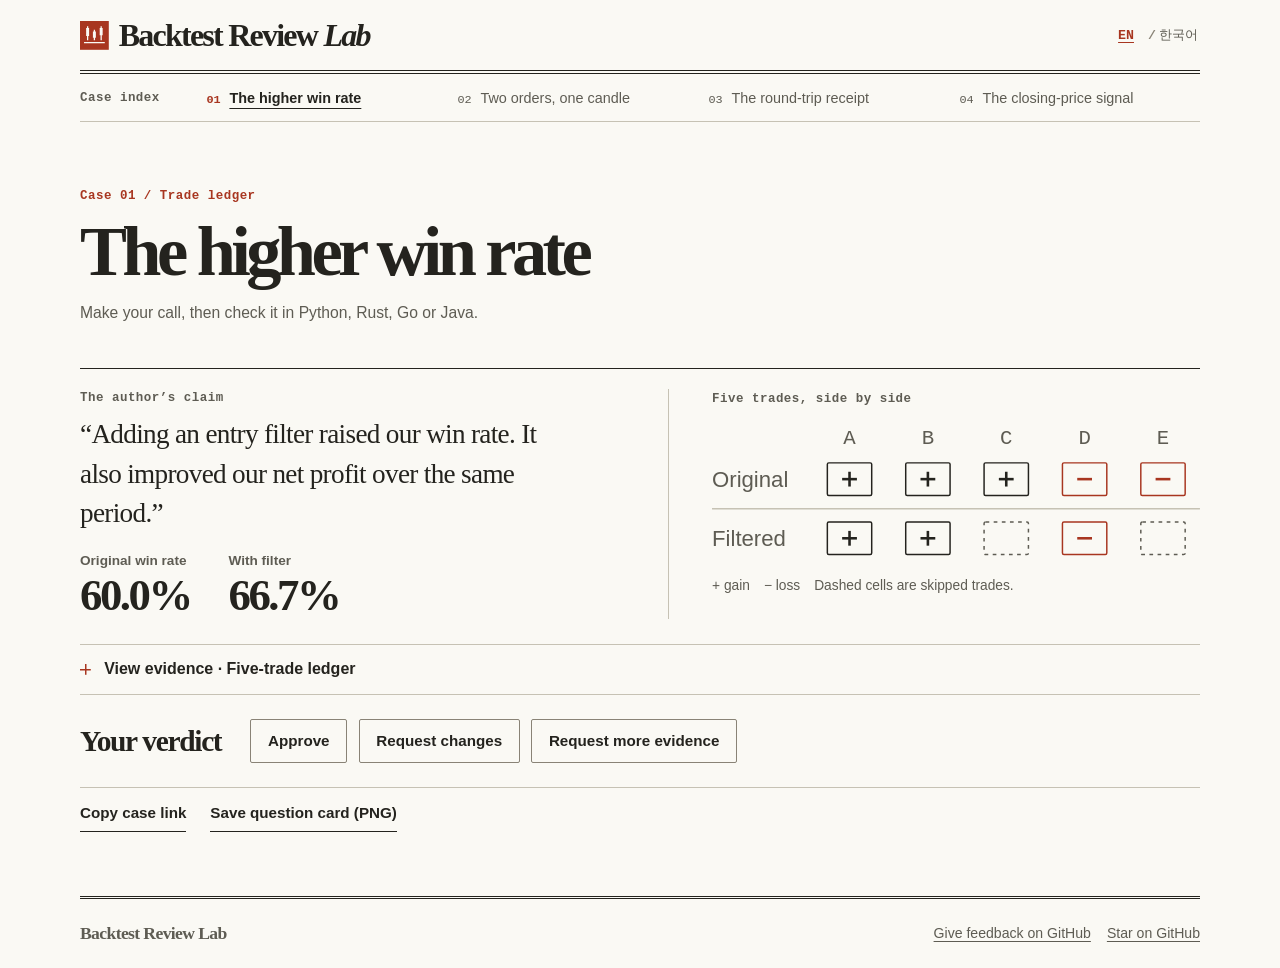
==== commit 5134dd09: "Review closing-price timing and replay candle exits" ====
--- a/docs/index.html
+++ b/docs/index.html
@@ -72,6 +72,7 @@
         <p class="result-tag" id="result-tag"></p>
         <h2 id="result-title"></h2>
         <p id="reason"></p>
+        <section class="candle-replay" id="candle-replay" hidden></section>
         <details id="python">
           <summary id="python-title"></summary>
           <div class="code-tools">
--- a/docs/styles.css
+++ b/docs/styles.css
@@ -64,7 +64,7 @@
   font: 600 .78rem/1.45 var(--mono); letter-spacing: .04em;
 }
 .case-index { display: flex; align-items: center; margin: 0; color: var(--muted); }
-#case-links { display: grid; grid-template-columns: repeat(3, minmax(0,1fr)); }
+#case-links { display: grid; grid-template-columns: repeat(4, minmax(0,1fr)); }
 .case-tab {
   display: flex; align-items: baseline; gap: .55rem; min-width: 0; min-height: 2.8rem; padding: .82rem .65rem;
   color: var(--muted); text-decoration: none; font: 520 .9rem/1.4 var(--sans);
@@ -136,6 +136,19 @@
 .result-tag { color: var(--accent); }
 .result h2 { margin: .35rem 0 .5rem; }
 #reason { max-width: 76ch; }
+.candle-replay { margin-top: 1rem; padding-top: .9rem; border-top: 1px solid var(--rule); }
+.replay-heading { margin: 0 0 .45rem; font: 620 1.25rem/1.3 var(--serif); }
+.replay-controls fieldset {
+  display: flex; flex-wrap: wrap; gap: .3rem 1rem;
+  margin: 0; padding: 0; border: 0;
+}
+.replay-controls legend { padding: 0; color: var(--muted); font-size: .9rem; }
+.replay-controls label { display: inline-flex; align-items: center; min-height: 2.75rem; gap: .3rem; cursor: pointer; }
+.replay-controls input { margin: 0 .25rem 0 0; accent-color: var(--accent); }
+.replay-plot { max-width: 31rem; }
+.replay-plot svg { display: block; width: 100%; height: auto; }
+.replay-summary { margin-top: .35rem; font-weight: 650; }
+.replay-note { margin-top: .2rem; color: var(--muted); font-size: .86rem; }
 #python { margin-top: 1.05rem; border-block: 1px solid var(--rule); }
 .code-tools { margin: .2rem 0 .65rem; font-size: .9rem; }
 .code-tools label { color: var(--muted); }
@@ -172,7 +185,8 @@
   .mast-inner { min-height: 3.6rem; gap: .4rem; }
   .brand { font-size: clamp(1.04rem,5vw,1.6rem); gap: .35rem; white-space: nowrap; }
   .brand-mark { width: 1.35rem; height: 1.35rem; }
-  .case-tab { align-items: start; flex-direction: column; gap: .22rem; font-size: .83rem; }
+  #case-links { grid-template-columns: repeat(2, minmax(0,1fr)); }
+  .case-tab { gap: .35rem; font-size: .83rem; }
   .case-tab .item-no { font-size: .71rem; }
   .case-head { padding: 1.6rem 0 1.22rem; }
   h1 { font-size: clamp(2.1rem,8vw,2.85rem); }
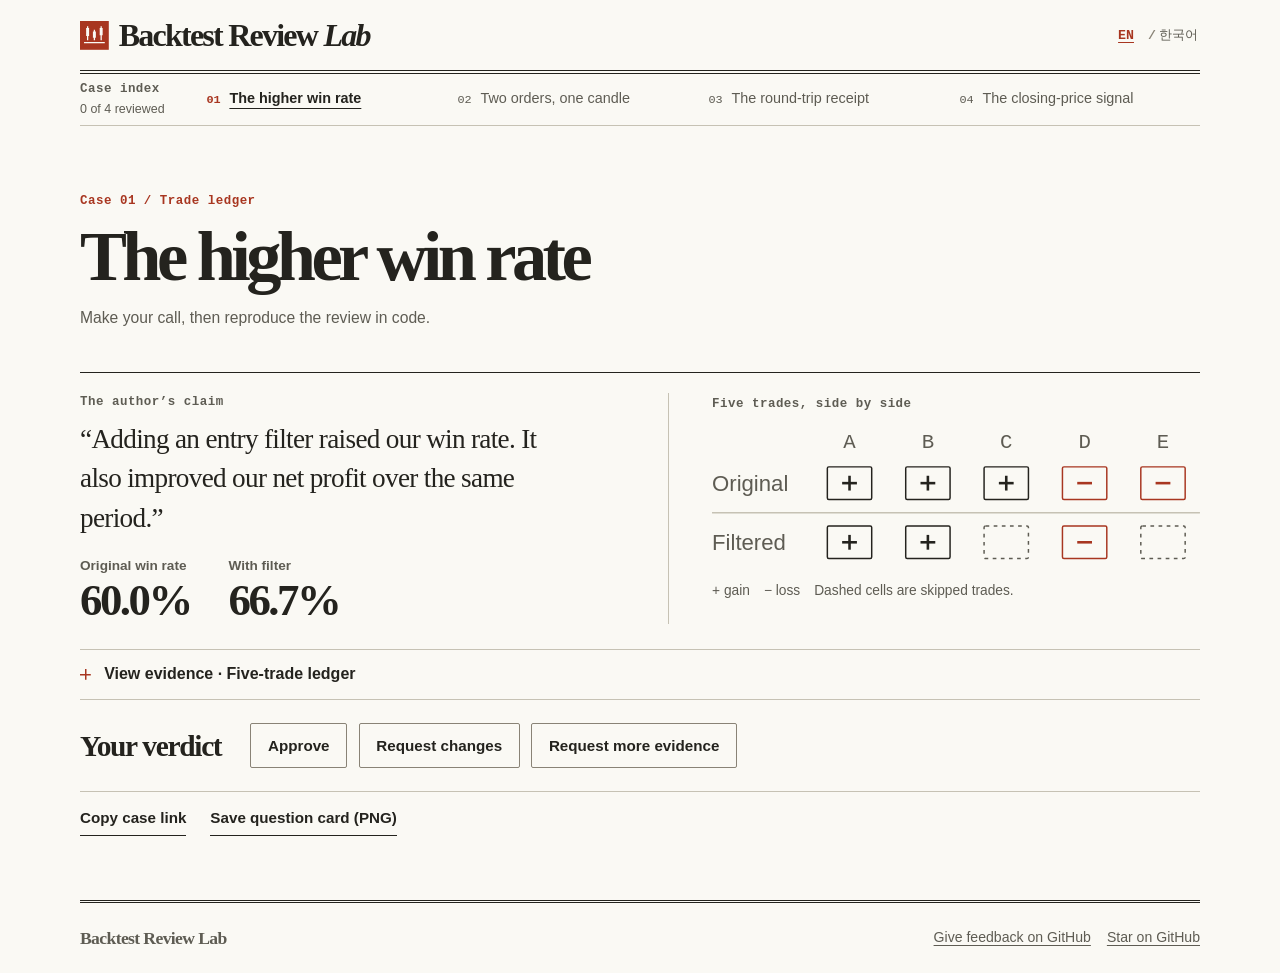
==== commit e396be5f: "Add Dart and Zig checks and summarize completed reviews" ====
--- a/docs/index.html
+++ b/docs/index.html
@@ -6,7 +6,7 @@
   <meta name="theme-color" content="#faf9f4" media="(prefers-color-scheme: light)">
   <meta name="theme-color" content="#1d1d1a" media="(prefers-color-scheme: dark)">
   <title>Backtest Review Lab · Would you trust this backtest?</title>
-  <meta name="description" content="Read a backtest claim, inspect the trade record, and deliver a verdict. Reproduce the evidence in Python, Rust, Go, or Java.">
+  <meta name="description" content="Read a backtest claim, inspect the trade record, and deliver a verdict. Reproduce the evidence in Go, Rust, Dart, Zig, Python, or Java.">
   <meta property="og:title" content="Backtest Review Lab">
   <meta property="og:description" content="Which backtest would you approve? Read the record, give a verdict, and pass the unsolved case to a colleague.">
   <meta property="og:image" content="https://cynkai.github.io/backtest-review-lab/cards/cover.png">
@@ -18,6 +18,7 @@
   <link rel="stylesheet" href="styles.css">
   <script defer src="cases.js"></script>
   <script defer src="exhibits.js"></script>
+  <script defer src="programs.js"></script>
   <script defer src="check-sources.js"></script>
   <script defer src="app.js"></script>
 </head>
@@ -43,7 +44,10 @@
   <noscript>Enable JavaScript to open the reviews. 문제를 풀려면 자바스크립트를 켜 주세요.</noscript>
   <div class="shell">
     <aside class="case-nav">
-      <h2 class="case-index" id="index-title">Case index</h2>
+      <div class="case-nav-label">
+        <h2 class="case-index" id="index-title">Case index</h2>
+        <p id="progress-count" role="status"></p>
+      </div>
       <nav id="case-links" aria-labelledby="index-title"></nav>
     </aside>
     <main id="question" tabindex="-1">
@@ -77,12 +81,7 @@
           <summary id="python-title"></summary>
           <div class="code-tools">
             <label for="check-language" id="check-label"></label>
-            <select id="check-language">
-              <option value="python">Python</option>
-              <option value="rust">Rust</option>
-              <option value="go">Go</option>
-              <option value="java">Java</option>
-            </select>
+            <select id="check-language"></select>
             <a id="check-source" class="source-link"></a>
           </div>
           <pre><code id="check"></code></pre>
@@ -91,6 +90,7 @@
         </details>
         <div class="next-step">
           <a class="action" id="next"></a>
+          <button class="action" id="view-review" type="button" hidden></button>
           <button class="action secondary" type="button" id="report"></button>
         </div>
       </section>
@@ -102,6 +102,22 @@
       </div>
     </main>
   </div>
+  <dialog class="session-review" id="session-review" aria-labelledby="session-title" aria-describedby="session-score">
+    <h2 id="session-title"></h2>
+    <p id="session-score"></p>
+    <table>
+      <thead>
+        <tr><th id="session-case" scope="col"></th><th id="session-first" scope="col"></th><th id="session-verdict" scope="col"></th></tr>
+      </thead>
+      <tbody id="session-rows"></tbody>
+    </table>
+    <div class="next-step">
+      <button class="action" id="copy-session" type="button"></button>
+      <button class="action secondary" id="close-review" type="button" autofocus></button>
+    </div>
+    <p class="fine" id="session-copy-status" role="status"></p>
+    <textarea class="shared-url" id="session-copy-fallback" readonly hidden></textarea>
+  </dialog>
   <footer class="footer"><span>Backtest Review Lab</span><nav><a id="feedback" href="https://github.com/cynkai/backtest-review-lab/issues/new?template=feedback.yml"></a><a id="source" href="https://github.com/cynkai/backtest-review-lab">GitHub</a></nav></footer>
 </body>
 </html>
--- a/docs/styles.css
+++ b/docs/styles.css
@@ -63,7 +63,9 @@
 .case-index, .kicker, .section-label, .exhibit-title, .result-tag {
   font: 600 .78rem/1.45 var(--mono); letter-spacing: .04em;
 }
-.case-index { display: flex; align-items: center; margin: 0; color: var(--muted); }
+.case-nav-label { display: grid; align-content: center; gap: .15rem; padding-block: .35rem; }
+.case-index { color: var(--muted); }
+#progress-count { color: var(--muted); font-size: .78rem; }
 #case-links { display: grid; grid-template-columns: repeat(4, minmax(0,1fr)); }
 .case-tab {
   display: flex; align-items: baseline; gap: .55rem; min-width: 0; min-height: 2.8rem; padding: .82rem .65rem;
@@ -163,6 +165,18 @@
 .result:not([hidden]) + .share-area { margin-top: 1rem; }
 .fine { font-size: .85rem; }
 .shared-url { flex-basis: 100%; min-height: 3.3rem; border: 1px solid var(--rule); padding: .4rem; color: var(--ink); background: var(--paper); font: .9rem/1.4 var(--mono); }
+.session-review {
+  width: min(37rem, calc(100% - 2rem)); max-height: calc(100% - 2rem);
+  padding: clamp(.85rem, 3vw, 1.65rem); border: 1px solid var(--strong-rule);
+  background: var(--paper); color: var(--ink);
+}
+.session-review::backdrop { background: rgb(0 0 0 / .5); }
+.session-review h2 { font: 620 1.65rem/1.25 var(--serif); }
+#session-score { margin: .35rem 0 .8rem; color: var(--muted); }
+.session-review td { font: inherit; }
+.session-review th, .session-review td { padding-inline: .35rem; }
+#session-copy-status:not(:empty) { margin-top: .65rem; }
+#session-copy-fallback { width: 100%; margin-top: .35rem; }
 .footer { border-top: 3px double var(--ink); min-height: 4.5rem; padding-block: .8rem; color: var(--muted); font-size: .88rem; }
 .footer > span { font: 620 1.1rem/1.2 var(--serif); letter-spacing: -.035em; }
 .footer nav { display: flex; flex-wrap: wrap; align-items: center; gap: .3rem 1rem; }
@@ -175,6 +189,7 @@
 }
 @media (max-width: 48rem) {
   .case-nav { grid-template-columns: 1fr; padding-top: .65rem; }
+  .case-nav-label { display: flex; flex-wrap: wrap; align-items: baseline; justify-content: space-between; gap: .2rem 1rem; padding: 0; }
   .case-index { font-size: .75rem; }
   .case-tab { padding: .52rem .55rem .65rem 0; gap: .35rem; }
   .spread { gap: 1.2rem; }
